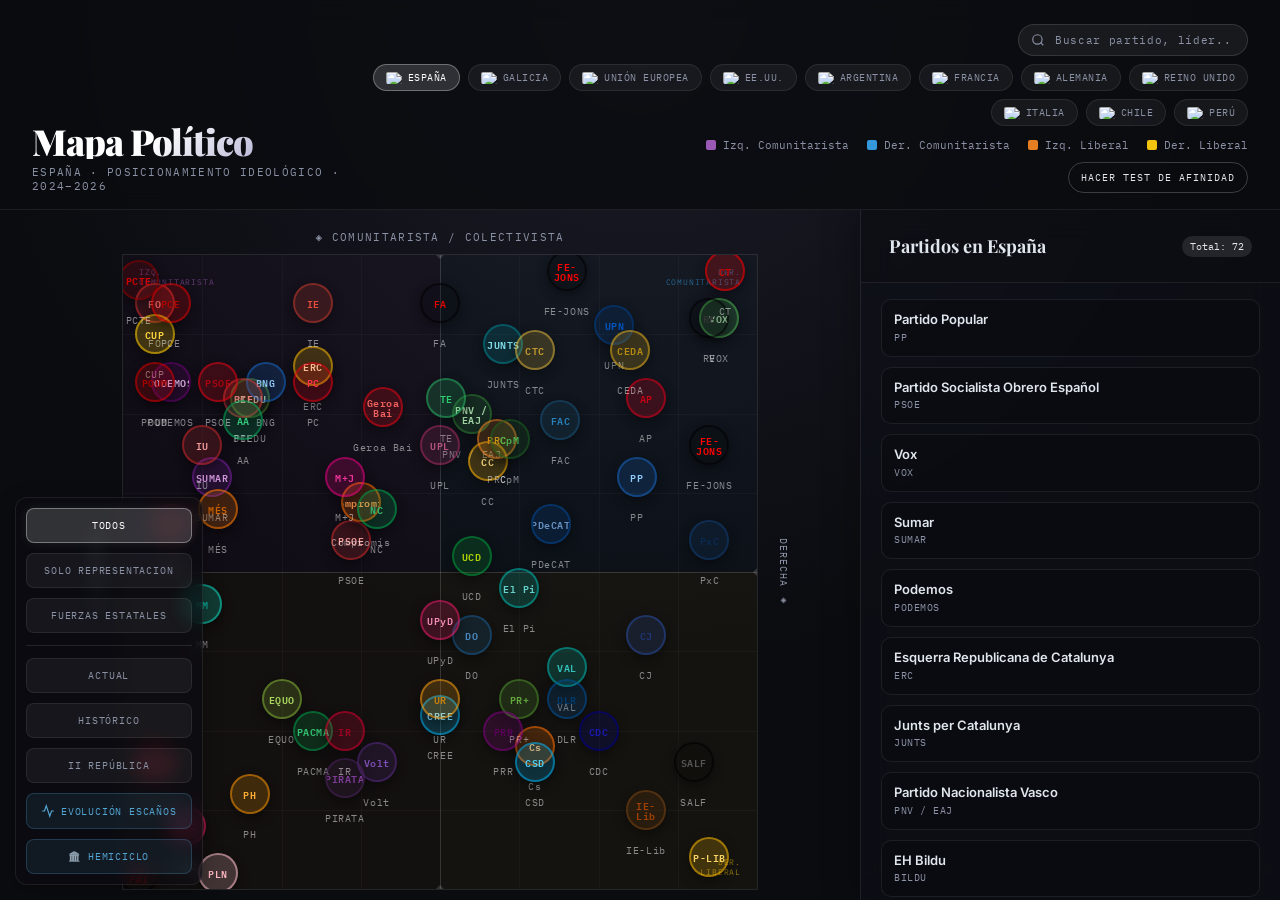
==== index.html @ 2e26eb42 "Add files via upload" ====
<!DOCTYPE html>
<html lang="es">
<head>
  <meta charset="UTF-8" />
  <meta name="viewport" content="width=device-width, initial-scale=1.0" />
  <title>Mapa de política de España</title>
  <link rel="preconnect" href="https://fonts.googleapis.com" />
  <link href="https://fonts.googleapis.com/css2?family=Playfair+Display:wght@700;900&family=IBM+Plex+Mono:wght@400;600&family=IBM+Plex+Sans:wght@300;400;600&family=Inter:wght@300;400;500;600&display=swap" rel="stylesheet" />
  <link rel="stylesheet" href="style.css" />
  <script src="https://cdnjs.cloudflare.com/ajax/libs/html2canvas/1.4.1/html2canvas.min.js"></script>
  <link rel="icon" href="icon.png" type="image/png" />
</head>
<body>

<header>
  <div class="header-title">
    <h1>Mapa Político</h1>
    <p id="headerSubtitle">España · Posicionamiento ideológico · 2024–2026</p>
  </div>
  <div class="header-right">
    <!-- Search Bar -->
    <div class="search-wrap" id="searchWrap">
      <input type="text" id="searchInput" class="search-input" placeholder="Buscar partido, líder..." autocomplete="off" />
      <div class="search-dropdown" id="searchDropdown"></div>
    </div>
    <div class="region-switcher" id="regionSwitcher">
      <div class="region-btn active" data-region="esp" title="España">
        <img src="https://upload.wikimedia.org/wikipedia/commons/thumb/f/ff/Bandera_de_Espa%C3%B1a_%28sin_escudo%29.svg/250px-Bandera_de_Espa%C3%B1a_%28sin_escudo%29.svg.png" alt="España" loading="lazy">
        <span>España</span>
      </div>
      <div class="region-btn" data-region="gal" title="Galicia">
        <img src="https://www.bandeiragalega.com/img/bgalega.png" alt="Galicia" loading="lazy">
        <span>Galicia</span>
      </div>
      <div class="region-btn" data-region="ue" title="Unión Europea">
        <img src="https://upload.wikimedia.org/wikipedia/commons/b/b7/Flag_of_Europe.svg" alt="UE" loading="lazy">
        <span>Unión Europea</span>
      </div>
      <div class="region-btn" data-region="usa" title="EE.UU.">
        <img src="https://upload.wikimedia.org/wikipedia/commons/thumb/a/a4/Flag_of_the_United_States.svg/1280px-Flag_of_the_United_States.svg.png" alt="EEUU" loading="lazy">
        <span>EE.UU.</span>
      </div>
      <div class="region-btn" data-region="arg" title="Argentina">
        <img src="https://upload.wikimedia.org/wikipedia/commons/thumb/1/1a/Flag_of_Argentina.svg/3840px-Flag_of_Argentina.svg.png" alt="Argentina" loading="lazy">
        <span>Argentina</span>
      </div>
      <div class="region-btn" data-region="fra" title="Francia">
        <img src="https://upload.wikimedia.org/wikipedia/en/thumb/c/c3/Flag_of_France.svg/1280px-Flag_of_France.svg.png" alt="Francia" loading="lazy">
        <span>Francia</span>
      </div>
      <div class="region-btn" data-region="ger" title="Alemania">
        <img src="https://upload.wikimedia.org/wikipedia/commons/thumb/2/21/Flag_of_Germany_%283-2%29.svg/1280px-Flag_of_Germany_%283-2%29.svg.png" alt="Alemania" loading="lazy">
        <span>Alemania</span>
      </div>
      <div class="region-btn" data-region="uk" title="Reino Unido">
        <img src="https://upload.wikimedia.org/wikipedia/commons/a/a5/Flag_of_the_United_Kingdom_%281-2%29.svg" alt="Reino Unido" loading="lazy">
        <span>Reino Unido</span>
      </div>
      <div class="region-btn" data-region="ita" title="Italia">
        <img src="https://upload.wikimedia.org/wikipedia/commons/thumb/0/03/Flag_of_Italy.svg/1280px-Flag_of_Italy.svg.png" alt="Italia" loading="lazy">
        <span>Italia</span>
      </div>
      <div class="region-btn" data-region="chi" title="Chile">
        <img src="https://upload.wikimedia.org/wikipedia/commons/thumb/6/62/Flag_of_Chile_%281818%E2%80%931912%29.svg/250px-Flag_of_Chile_%281818%E2%80%931912%29.svg.png" alt="Chile" loading="lazy">
        <span>Chile</span>
      </div>
      <div class="region-btn" data-region="per" title="Perú">
        <img src="https://upload.wikimedia.org/wikipedia/commons/thumb/1/15/Flag_of_Peru_%281825%E2%80%931884%29.svg/960px-Flag_of_Peru_%281825%E2%80%931884%29.svg.png" alt="Perú" loading="lazy">
        <span>Perú</span>
      </div>
    </div>
    <div class="legend">
      <div class="legend-item"><div class="legend-dot" style="background:var(--q-tl-accent)"></div><span>Izq. Com.</span><span class="legend-full">Izq. Comunitarista</span></div>
      <div class="legend-item"><div class="legend-dot" style="background:var(--q-tr-accent)"></div><span>Der. Com.</span><span class="legend-full">Der. Comunitarista</span></div>
      <div class="legend-item"><div class="legend-dot" style="background:var(--q-bl-accent)"></div><span>Izq. Lib.</span><span class="legend-full">Izq. Liberal</span></div>
      <div class="legend-item"><div class="legend-dot" style="background:var(--q-br-accent)"></div><span>Der. Lib.</span><span class="legend-full">Der. Liberal</span></div>
    </div>
    <a class="test-link" href="test.html">Hacer test de afinidad</a>
  </div>
</header>

<main>
  <div class="compass-wrap">
    
    <!-- Toolbar Lateral -->
    <div class="map-toolbar-side" id="filterGroup">
      <button class="side-btn filter-btn" id="btnAll" onclick="setFilter('all')" title="Ver todos" style="display:flex;">
        TODOS
      </button>
      <button class="side-btn filter-btn" id="btnSeats" onclick="setFilter('seats')" title="Solo representación" style="display:flex;">
        SOLO REPRESENTACION
      </button>
      <button class="side-btn filter-btn estatales-btn" id="btnEstatales" onclick="setFilter('estatales')" title="Fuerzas estatales" style="display:flex;">
        FUERZAS ESTATALES
      </button>
      <div class="side-divider"></div>
      <button class="side-btn filter-btn" id="btnActuales" onclick="setFilter('actuales')" title="Partidos Actuales" style="display:flex;">
        ACTUAL
      </button>
      <button class="side-btn filter-btn" id="btnHist" onclick="setFilter('hist')" title="Partidos Históricos" style="display:flex;">
        HISTÓRICO
      </button>
      <button class="side-btn filter-btn" id="btnRep2" onclick="setFilter('rep2')" title="Segunda República" style="display:flex;">
        II REPÚBLICA
      </button>
      <button class="side-btn filter-btn chart-btn" id="btnChart" onclick="openChart()" style="display:none;" title="Ver evolución de escaños">
        <svg width="14" height="14" viewBox="0 0 24 24" fill="none" stroke="currentColor" stroke-width="2"><polyline points="22 12 18 12 15 21 9 3 6 12 2 12"/></svg>
        EVOLUCIÓN ESCAÑOS
      </button>
      <button class="side-btn filter-btn chart-btn" id="btnParliament" onclick="openParliament()" style="display:none;" title="Ver Hemiciclo Parlamentario">
        🏛️ HEMICICLO
      </button>
    </div>

    <div class="axis-label-top">◈ Comunitarista / Colectivista</div>
    <div class="compass-row">
      <div class="axis-label-side left">◈ Izquierda</div>
      <div class="compass" id="compass">
        <div class="compass-inner" id="compassInner">
          <div class="quadrant q-tl"></div>
          <div class="quadrant q-tr"></div>
          <div class="quadrant q-bl"></div>
          <div class="quadrant q-br"></div>
          <div class="q-corner tl">Izq.<br>Comunitarista</div>
          <div class="q-corner tr">Der.<br>Comunitarista</div>
          <div class="q-corner bl">Izq.<br>Liberal</div>
          <div class="q-corner br">Der.<br>Liberal</div>
          <div class="grid-lines" id="gridLines"></div>
          <div class="axis-h"></div>
          <div class="axis-v"></div>
          <svg id="evoTrailSvg" viewBox="0 0 100 100" preserveAspectRatio="none" style="position: absolute; top: 0; left: 0; width: 100%; height: 100%; pointer-events: none; z-index: 4; display: none; overflow: visible;">
            <path id="evoTrailPath" fill="none" stroke-width="0.5" stroke-dasharray="1 1" stroke="currentColor" />
          </svg>
        </div>
      </div>
      <div class="axis-label-side right">Derecha ◈</div>
    </div>
    <div class="axis-label-bottom">◈ Liberal / Individualista</div>
    
  </div>
  
  <!-- Evolution Timeline Slider (shown when a party with history is selected) -->
  <div class="evolution-bar" id="evolutionBar" style="display:none;">
    <div class="evo-header">
      <div class="evo-party-tag" id="evoPartyTag">
        <img class="evo-party-logo" id="evoPartyLogo" src="" alt=""/>
        <span class="evo-party-name" id="evoPartyName"></span>
      </div>
      <span class="evo-label">Evolución ideológica</span>
      <button class="evo-close" id="evoCloseBtn" title="Cerrar">✕</button>
    </div>
    <div class="evo-slider-wrap">
      <span class="evo-year-label" id="evoYearStart"></span>
      <div class="evo-slider-track">
        <input type="range" id="evoSlider" class="evo-slider" min="0" max="1" step="1" value="0"/>
        <div class="evo-track-dots" id="evoTrackDots"></div>
      </div>
      <span class="evo-year-label" id="evoYearEnd"></span>
    </div>
    <div class="evo-current" id="evoCurrent">
      <span class="evo-current-year" id="evoCurrentYear"></span>
      <span class="evo-current-pos" id="evoCurrentPos"></span>
    </div>
  </div>

  <!-- Side Panel -->
  <aside class="side-panel">
    <div class="panel-empty" id="panelEmpty">
      <div class="party-list-header">
        <h3>Partidos en <span id="partyListRegionName">España</span></h3>
        <span class="party-list-total" id="partyListTotal">Total: 0</span>
      </div>
      <div class="party-list-scroll" id="partyListScroll">
        <!-- Se rellena dinámicamente -->
      </div>
    </div>
    <div class="panel-content" id="panelContent">
      <div class="panel-controls">
         <button class="panel-action-btn-text" onclick="openComparator()" title="Comparar con otro partido">⚖️ Comparar</button>
         <button class="panel-action-btn" onclick="deselectAll()" title="Cerrar y volver a la lista" style="margin-left: auto;">✕</button>
      </div>
      <div class="panel-hero">
        <img id="pLeaderImg" src="" alt="" style="display:none;" crossorigin="anonymous" />
      </div>
      <div class="panel-header">
        <div class="panel-logo"><img id="pLogo" src="" alt="" onerror="this.parentElement.classList.add('logo-err')" crossorigin="anonymous" /></div>
        <div class="panel-header-text">
          <div class="panel-acronym" id="pAcronym"></div>
          <div class="panel-name" id="pName"></div>
          <div class="panel-leader" id="pLeaderWrap">
            <span id="pLeader"></span>
          </div>
        </div>
      </div>
      <div class="panel-body">
        <div class="stats-row">
          <div class="stat-box">
            <div class="stat-value" id="pSeats">—</div>
            <div class="stat-label">Escaños</div>
          </div>
          <div class="stat-box">
            <div class="stat-value" id="pFounded">—</div>
            <div class="stat-label">Fundación</div>
          </div>
        </div>
        <div class="position-bar" id="positionBars"></div>
        <div class="ideology-tags" id="ideologyTags"></div>
        <p class="panel-desc" id="pDesc"></p>
        <div class="programa-section">
          <h3>Programa por áreas</h3>
          <div id="programaItems"></div>
        </div>
        <div class="members-section" id="membersSection" style="display:none;">
          <h3>Partidos Miembros</h3>
          <div class="members-list" id="membersList"></div>
        </div>
        <a href="#" id="pWebsite" class="panel-link" target="_blank" rel="noopener">
          <span>↗</span> Sitio oficial
        </a>
      </div>
    </div>
  </aside>
</main>

<!-- Chart Modal -->
<div class="chart-modal" id="chartModal">
  <div class="chart-modal-inner">
    <div class="chart-modal-header">
      <div>
        <h2>Evolución histórica de escaños</h2>
        <p class="chart-subtitle">Fuerzas estatales · Congreso de los Diputados</p>
      </div>
      <button class="chart-close-btn" onclick="closeChart()">✕</button>
    </div>
    <div class="chart-toggles" id="chartToggles"></div>
    <div class="chart-canvas-wrap">
      <canvas id="chartCanvas"></canvas>
    </div>
    <div class="chart-legend" id="chartLegend"></div>
  </div>
</div>

<!-- Parliament Modal -->
<div class="chart-modal" id="parliamentModal">
  <div class="chart-modal-inner" style="max-width: 800px;">
    <div class="chart-modal-header">
      <div>
        <h2>Hemiciclo Parlamentario</h2>
        <p class="chart-subtitle" id="parliamentSubtitle">Reparto de escaños de las fuerzas con representación</p>
      </div>
      <button class="chart-close-btn" onclick="closeParliament()">✕</button>
    </div>
    <div class="chart-canvas-wrap" style="position: relative; height: 320px; display:flex; justify-content:center; align-items:flex-end; padding-bottom: 20px;">
       <svg id="parliamentSvg" width="100%" height="100%" viewBox="-120 -120 240 120" style="overflow:visible;"></svg>
       <div id="parliamentCenterText" style="position:absolute; bottom: 20px; left:50%; transform:translateX(-50%); text-align:center;">
          <div style="font-size:36px; font-weight:bold;" id="parliamentTotalSeats">0</div>
          <div style="font-size:12px; color:var(--muted); text-transform:uppercase;">Escaños</div>
       </div>
    </div>
    <div class="chart-legend" id="parliamentLegend" style="justify-content: center; flex-wrap: wrap;"></div>
  </div>
</div>

<!-- Comparator Modal -->
<div class="chart-modal" id="comparatorModal">
  <div class="chart-modal-inner comparator-modal-inner">
   <div class="chart-modal-header comparator-modal-header">
      <div>
        <h2>Comparador de Partidos</h2>
      </div>
      <div class="comparator-header-controls">
        <div class="comp-search-wrap" id="compSearchWrap">
          <input
            type="text"
            id="compSearchInput"
            class="comp-search-input"
            placeholder="Buscar partido para comparar..."
            autocomplete="off"
          />
          <div class="comp-search-dropdown" id="compSearchDropdown"></div>
        </div>
        <button class="chart-close-btn" onclick="closeComparator()">✕</button>
      </div>
    </div>
   <div class="comparator-body">
     <div class="comparator-affinity-row">
       <div id="compDistanceBadge" class="comp-distance-badge comparator-affinity-badge" style="display:none;"></div>
     </div>
     <div class="comparator-grid">
       <div class="comparator-col comparator-col-left" id="compParty1"></div>
       <div class="comparator-col comparator-col-right">
          <div id="compParty2" style="display:none;"></div>
       </div>
     </div>
    </div>
  </div>
</div>

<script src="script.js"></script>
</body>
</html>
---- style.css ----
@import url('https://fonts.googleapis.com/css2?family=Playfair+Display:ital,wght@0,400;0,600;0,700;1,400&family=IBM+Plex+Mono:wght@400;500;600&family=Inter:wght@300;400;500;600&display=swap');

:root {
  --bg: #0b0c10;
  --bg-panel: rgba(15, 16, 24, 0.65);
  --text: #e0e6ed;
  --muted: #8b92a5;
  --border: rgba(255, 255, 255, 0.08);
  --primary: #64c8ff;

  --q-tl: rgba(142, 68, 173, 0.04);
  --q-tr: rgba(41, 128, 185, 0.04);
  --q-bl: rgba(230, 126, 34, 0.04);
  --q-br: rgba(241, 196, 15, 0.04);

  --q-tl-accent: #9b59b6;
  --q-tr-accent: #3498db;
  --q-bl-accent: #e67e22;
  --q-br-accent: #f1c40f;

  --grid-lines: rgba(255, 255, 255, 0.03);
  --axis-lines: rgba(255, 255, 255, 0.15);
}

* { box-sizing: border-box; margin: 0; padding: 0; }

body {
  background-color: var(--bg);
  background-image: radial-gradient(circle at 50% 0%, #1a1b26 0%, var(--bg) 60%);
  color: var(--text);
  font-family: 'Inter', -apple-system, sans-serif;
  height: 100vh;
  display: flex;
  flex-direction: column;
  overflow: hidden;
}

/* ── HEADER ── */
header {
  padding: 24px 32px 16px;
  display: flex;
  justify-content: space-between;
  align-items: flex-end;
  border-bottom: 1px solid var(--border);
  background: rgba(11, 12, 16, 0.8);
  backdrop-filter: blur(10px);
  z-index: 100;
}

.header-title h1 {
  font-family: 'Playfair Display', serif;
  font-size: clamp(20px, 3vw, 36px);
  font-weight: 900;
  letter-spacing: -0.03em;
  line-height: 1;
  background: linear-gradient(135deg, #fff 40%, #8888bb);
  background-clip: text;
  -webkit-background-clip: text;
  -webkit-text-fill-color: transparent;
}

.header-title p {
  font-family: 'IBM Plex Mono', monospace;
  font-size: 11px;
  color: var(--muted);
  margin-top: 6px;
  letter-spacing: 0.12em;
  text-transform: uppercase;
}

.legend {
  display: flex;
  gap: 18px;
  flex-wrap: wrap;
  justify-content: flex-end;
}

.test-link {
  align-self: flex-end;
  margin-top: 10px;
  text-decoration: none;
  font-family: 'IBM Plex Mono', monospace;
  font-size: 10px;
  letter-spacing: 0.1em;
  text-transform: uppercase;
  color: var(--text);
  border: 1px solid rgba(255,255,255,0.2);
  padding: 8px 12px;
  border-radius: 999px;
  transition: all 0.15s ease;
}

.test-link:hover {
  border-color: rgba(255,255,255,0.5);
  background: rgba(255,255,255,0.08);
}

.legend-item {
  display: flex;
  align-items: center;
  gap: 7px;
  font-size: 11px;
  color: var(--muted);
  font-family: 'IBM Plex Mono', monospace;
}

.legend-full {
  display: inline;
}

.legend-item span:first-of-type {
  display: none;
}

.legend-dot {
  width: 10px; height: 10px;
  border-radius: 2px;
}

/* ── REGION SWITCHER ── */
.header-right {
  display: flex;
  flex-direction: column;
  align-items: flex-end;
}

.region-switcher {
  display: flex;
  gap: 8px;
  margin-bottom: 12px;
  justify-content: flex-end;
  flex-wrap: wrap;
}

.region-btn {
  display: flex;
  align-items: center;
  gap: 6px;
  background: rgba(255,255,255,0.05);
  border: 1px solid var(--border);
  padding: 6px 12px;
  border-radius: 20px;
  cursor: pointer;
  touch-action: manipulation;
  transition: all 0.2s;
  font-family: 'IBM Plex Mono', monospace;
  font-size: 10px;
  color: var(--muted);
  text-transform: uppercase;
  letter-spacing: 0.05em;
}

.region-btn:hover {
  background: rgba(255,255,255,0.1);
  color: #fff;
}

.region-btn.active {
  background: rgba(255,255,255,0.15);
  border-color: rgba(255,255,255,0.3);
  color: #fff;
}

.region-btn img {
  width: 16px;
  height: 12px;
  object-fit: cover;
  border-radius: 2px;
}

/* ── MAIN LAYOUT ── */
main {
  display: flex;
  flex: 1;
  gap: 0;
  overflow: hidden;
}

/* ── COMPASS CONTAINER ── */
.compass-wrap {
  flex: 1;
  padding: 20px 20px 20px 40px;
  display: flex;
  flex-direction: column;
  align-items: center;
  gap: 0;
  position: relative;
}

.map-toolbar-side {
  position: absolute;
  top: auto;
  bottom: 15px;
  left: 15px;
  transform: none;
  display: flex;
  flex-direction: column;
  flex-wrap: nowrap;
  justify-content: flex-start;
  gap: 10px;
  z-index: 20;
  background: rgba(10, 11, 18, 0.6);
  backdrop-filter: blur(8px);
  -webkit-backdrop-filter: blur(8px);
  padding: 10px;
  border-radius: 12px;
  border: 1px solid rgba(255, 255, 255, 0.08);
  box-shadow: 0 4px 20px rgba(0,0,0,0.3);
}

@media (max-width: 768px) {
  .map-toolbar-side {
    bottom: 20px;
    left: 50%;
    transform: translateX(-50%);
    flex-direction: row;
    flex-wrap: wrap;
    justify-content: center;
    width: 90%;
  }
}

.side-btn {
  background: rgba(255, 255, 255, 0.05);
  border: 1px solid rgba(255, 255, 255, 0.08);
  color: var(--muted);
  width: 36px;
  height: 36px;
  border-radius: 8px;
  cursor: pointer;
  display: flex;
  align-items: center;
  justify-content: center;
  transition: all 0.2s ease;
}

.side-btn.filter-btn {
  width: auto;
  height: auto;
  padding: 10px 14px;
  justify-content: center;
  font-family: 'IBM Plex Mono', monospace;
  font-size: 10px;
  letter-spacing: 0.08em;
  text-transform: uppercase;
  white-space: nowrap;
}

.side-btn.filter-btn.active {
  background: rgba(255, 255, 255, 0.16);
  border-color: rgba(255, 255, 255, 0.35);
  color: #fff;
  box-shadow: 0 0 12px rgba(255, 255, 255, 0.08);
}

.side-btn:hover {
  background: rgba(255, 255, 255, 0.12);
  color: #fff;
  border-color: rgba(255, 255, 255, 0.2);
}

.side-btn.active {
  background: rgba(255, 255, 255, 0.16);
  border-color: rgba(255, 255, 255, 0.35);
  color: #fff;
  box-shadow: 0 0 12px rgba(255, 255, 255, 0.08);
}

.side-btn.estatales-btn.active {
  background: rgba(255, 200, 50, 0.18);
  border-color: rgba(255, 200, 50, 0.5);
  color: #FFD700;
  box-shadow: 0 0 14px rgba(255, 200, 50, 0.15);
}

.side-divider {
  width: 100%;
  height: 1px;
  background: rgba(255, 255, 255, 0.1);
  margin: 2px 0;
}

.chart-btn {
  display: inline-flex;
  align-items: center;
  gap: 6px;
  font-family: 'IBM Plex Mono', monospace;
  font-size: 10px;
  letter-spacing: 0.06em;
  text-transform: uppercase;
  background: rgba(100,200,255,0.08);
  border: 1px solid rgba(100,200,255,0.2);
  color: rgba(100,200,255,0.8);
  border-radius: 8px; /* match side-btn */
  cursor: pointer;
  transition: all 0.2s ease;
  white-space: nowrap;
}

.chart-btn:hover {
  background: rgba(100,200,255,0.18);
  color: rgb(160,230,255);
  border-color: rgba(100,200,255,0.4);
  box-shadow: 0 0 14px rgba(100,200,255,0.15);
}

.chart-btn-container {
  display: none; /* removed since button moved to sidebar */
}

.zoom-controls {
  display: flex;
  align-items: center;
  gap: 3px;
  background: rgba(255,255,255,0.04);
  border: 1px solid rgba(255,255,255,0.08);
  border-radius: 999px;
  padding: 3px 10px 3px 4px;
}

.zoom-btn {
  background: transparent;
  border: none;
  color: var(--muted);
  width: 26px;
  height: 26px;
  border-radius: 50%;
  cursor: pointer;
  transition: all 0.15s;
  display: flex;
  align-items: center;
  justify-content: center;
}

.zoom-btn:hover {
  background: rgba(255,255,255,0.12);
  color: #fff;
}

.zoom-reset {
  margin-left: 2px;
}

.zoom-hint {
  font-family: 'IBM Plex Mono', monospace;
  font-size: 8px;
  color: var(--muted);
  letter-spacing: 0.04em;
  opacity: 0.5;
  margin-left: 4px;
  white-space: nowrap;
}

.axis-label-top {
  font-family: 'IBM Plex Mono', monospace;
  font-size: 11px;
  letter-spacing: 0.12em;
  text-transform: uppercase;
  color: var(--muted);
  margin-bottom: 10px;
}

.compass-row {
  display: flex;
  align-items: center;
  width: 100%;
  max-width: 700px;
}

.axis-label-side {
  font-family: 'IBM Plex Mono', monospace;
  font-size: 10px;
  letter-spacing: 0.1em;
  text-transform: uppercase;
  color: var(--muted);
  writing-mode: vertical-rl;
  width: 22px;
  text-align: center;
}

.axis-label-side.left  { transform: rotate(180deg); margin-right: 10px; }
.axis-label-side.right { margin-left: 10px; }

/* ── COMPASS GRID ── */
.compass {
  position: relative;
  flex: 1;
  aspect-ratio: 1 / 1;
  max-width: 660px;
  max-height: 660px;
  border: 1px solid rgba(255,255,255,0.10);
  overflow: hidden;
  cursor: default;
  user-select: none;
}

/* Inner layer: everything that zooms/pans */
.compass-inner {
  position: absolute;
  inset: 0;
  transform-origin: 0 0;
  will-change: transform;
}

/* quadrants */
.quadrant {
  position: absolute;
  width: 50%; height: 50%;
  display: flex;
  align-items: center;
  justify-content: center;
}
.q-tl { top: 0; left: 0;  background: var(--q-tl); }
.q-tr { top: 0; right: 0; background: var(--q-tr); }
.q-bl { bottom: 0; left: 0;  background: var(--q-bl); }
.q-br { bottom: 0; right: 0; background: var(--q-br); }

.quadrant-label {
  font-family: 'IBM Plex Mono', monospace;
  font-size: 9px;
  letter-spacing: 0.12em;
  text-transform: uppercase;
  opacity: 0.25;
  text-align: center;
  padding: 6px;
  pointer-events: none;
  user-select: none;
}

/* grid lines */
.grid-lines {
  position: absolute;
  inset: 0;
  pointer-events: none;
}

.grid-line-h, .grid-line-v {
  position: absolute;
  background: var(--grid-lines);
}

.grid-line-h { width: 100%; height: 1px; left: 0; }
.grid-line-v { height: 100%; width: 1px; top: 0; }

/* main axes */
.axis-h, .axis-v {
  position: absolute;
  background: var(--axis-lines);
  pointer-events: none;
  z-index: 2;
}

.axis-h { width: 100%; height: 1px; top: 50%; left: 0; }
.axis-v { height: 100%; width: 1px; left: 50%; top: 0; }

/* axis arrow tips */
.axis-h::before, .axis-h::after,
.axis-v::before, .axis-v::after {
  content: '';
  position: absolute;
  border: 4px solid transparent;
}
.axis-h::before  { border-right-color: var(--axis-lines); right: 0; top: -4px; }
.axis-h::after   { border-left-color: var(--axis-lines);  left: 0; top: -4px; }
.axis-v::before  { border-bottom-color: var(--axis-lines); bottom: 0; left: -4px; }
.axis-v::after   { border-top-color: var(--axis-lines);    top: 0; left: -4px; }

/* party pins */
.party-pin {
  position: absolute;
  transform: translate(-50%, -50%);
  cursor: pointer;
  z-index: 10;
  transition: all 0.4s cubic-bezier(0.175, 0.885, 0.32, 1.275);
}

.party-pin:hover {
  z-index: 20;
  transform: translate(-50%, -50%) scale(1.15);
}

.party-pin.active {
  z-index: 30;
  transform: translate(-50%, -50%) scale(1.25);
}

.pin-bubble {
  width: 40px; height: 40px;
  border-radius: 50%;
  background: #111;
  border: 2px solid #fff;
  display: flex; align-items: center; justify-content: center;
  box-shadow: 0 4px 12px rgba(0,0,0,0.4);
  overflow: hidden;
  position: relative;
  transition: box-shadow 0.3s ease, border-color 0.3s ease;
}

.party-pin:hover .pin-bubble {
  box-shadow: 0 6px 16px rgba(0,0,0,0.6);
}

.party-pin.active .pin-bubble {
  box-shadow: 0 0 15px currentColor, 0 8px 24px rgba(0,0,0,0.8);
  border-color: #fff !important;
}

.pin-bubble img {
  width: 32px; height: 32px;
  object-fit: contain;
}

.pin-acronym {
  font-family: 'IBM Plex Mono', monospace;
  font-size: 10px;
  font-weight: 600;
  letter-spacing: 0.05em;
  color: #fff;
  text-align: center;
  line-height: 1;
  display: none;
}

.pin-bubble.no-logo .pin-acronym { display: block; }
.pin-bubble.no-logo img { display: none; }

.pin-label {
  position: absolute;
  top: 54px;
  left: 50%;
  transform: translateX(-50%);
  font-family: 'IBM Plex Mono', monospace;
  font-size: 10px;
  letter-spacing: 0.06em;
  color: rgba(255,255,255,0.5);
  white-space: nowrap;
  pointer-events: none;
}

.party-pin:hover .pin-label,
.party-pin.active .pin-label {
  color: rgba(255,255,255,0.9);
}

/* ── SIDE PANEL ── */
.side-panel {
  width: 420px;
  background: var(--bg-panel);
  backdrop-filter: blur(16px);
  -webkit-backdrop-filter: blur(16px);
  border-left: 1px solid var(--border);
  display: flex;
  flex-direction: column;
  flex-shrink: 0;
  position: relative;
  box-shadow: -10px 0 30px rgba(0,0,0,0.2);
}

.panel-empty {
  flex: 1;
  display: flex;
  flex-direction: column;
  align-items: stretch;
  justify-content: flex-start;
  padding: 0;
  overflow: hidden;
}

.party-list-header {
  display: flex;
  justify-content: space-between;
  align-items: center;
  padding: 24px 28px;
  border-bottom: 1px solid var(--border);
  background: rgba(0,0,0,0.1);
}

.party-list-header h3 {
  font-family: 'Playfair Display', serif;
  font-size: 18px;
  margin: 0;
}

.party-list-total {
  font-family: 'IBM Plex Mono', monospace;
  font-size: 10px;
  background: rgba(255,255,255,0.1);
  padding: 4px 8px;
  border-radius: 12px;
  color: var(--text);
}

.party-list-scroll {
  flex: 1;
  overflow-y: auto;
  padding: 16px 20px;
  display: flex;
  flex-direction: column;
  gap: 10px;
}

.party-list-item {
  display: flex;
  align-items: center;
  gap: 14px;
  padding: 12px;
  background: rgba(0,0,0,0.2);
  border: 1px solid var(--border);
  border-radius: 10px;
  cursor: pointer;
  transition: all 0.2s ease;
}

.party-list-item:hover {
  background: rgba(255,255,255,0.05);
  border-color: rgba(255,255,255,0.25);
  transform: translateY(-1px);
}

.party-list-item img {
  width: 36px;
  height: 36px;
  object-fit: contain;
  border-radius: 4px;
  background: rgba(255,255,255,0.02);
  padding: 2px;
}

.party-list-item-info {
  display: flex;
  flex-direction: column;
  gap: 3px;
}

.party-list-item-name {
  font-size: 13px;
  font-weight: 600;
  line-height: 1.2;
}

.party-list-item-acronym {
  font-family: 'IBM Plex Mono', monospace;
  font-size: 10px;
  color: var(--muted);
  text-transform: uppercase;
  letter-spacing: 0.05em;
}

.panel-controls {
  position: absolute;
  top: 16px;
  right: 16px;
  left: 16px;
  display: flex;
  gap: 8px;
  z-index: 10;
  justify-content: flex-start;
}

.panel-action-btn-text {
  background: rgba(0,0,0,0.6);
  border: 1px solid rgba(255,255,255,0.2);
  color: #fff;
  border-radius: 20px;
  padding: 6px 12px;
  display: flex;
  align-items: center;
  gap: 6px;
  cursor: pointer;
  transition: all 0.2s;
  font-family: 'IBM Plex Mono', monospace;
  font-size: 10px;
  text-transform: uppercase;
  letter-spacing: 0.05em;
  backdrop-filter: blur(4px);
  -webkit-backdrop-filter: blur(4px);
}

.panel-action-btn-text:hover {
  background: rgba(255,255,255,0.15);
  border-color: rgba(255,255,255,0.4);
}

.panel-action-btn {
  width: 32px;
  height: 32px;
  background: rgba(0,0,0,0.5);
  border: 1px solid rgba(255,255,255,0.2);
  color: #fff;
  border-radius: 50%;
  display: flex;
  align-items: center;
  justify-content: center;
  cursor: pointer;
  transition: all 0.2s;
  font-size: 13px;
}

.panel-action-btn:hover {
  background: rgba(255,255,255,0.1);
  transform: scale(1.1);
}

.panel-content {
  display: none;
  flex-direction: column;
  flex: 1;
  min-height: 0;
  height: 100%;
  overflow-y: auto;
}

.panel-content.visible { display: flex; }

.panel-header {
  padding: 28px 28px 20px;
  border-bottom: 1px solid var(--border);
  display: flex;
  gap: 16px;
  align-items: flex-start;
}

.panel-logo {
  width: 56px; height: 56px;
  border-radius: 12px;
  background: #1a1a28;
  border: 1px solid var(--border);
  display: flex; align-items: center; justify-content: center;
  flex-shrink: 0;
  overflow: hidden;
}

.panel-logo img { width: 44px; height: 44px; object-fit: contain; }

.panel-header-text { flex: 1; }

.panel-hero {
  width: 100%;
  height: 560px;
  flex-shrink: 0;
  overflow: hidden;
  border-bottom: 1px solid var(--border);
}

.panel-hero img {
  width: 100%;
  height: 100%;
  object-fit: cover;
  object-position: center 25%;
  display: block;
}

.panel-acronym {
  font-family: 'IBM Plex Mono', monospace;
  font-size: 10px;
  color: var(--muted);
  letter-spacing: 0.14em;
  text-transform: uppercase;
  margin-bottom: 4px;
}

.panel-name {
  font-family: 'Playfair Display', serif;
  font-size: 22px;
  font-weight: 700;
  line-height: 1.2;
}

.panel-leader {
  font-size: 13px;
  color: var(--muted);
  margin-top: 8px;
}



.panel-body {
  flex: 1;
  padding: 20px 28px;
  display: flex;
  flex-direction: column;
  gap: 20px;
}

.evo-btn-container {
  width: 100%;
}

.panel-evo-btn {
  width: 100%;
  display: flex;
  align-items: center;
  justify-content: center;
  gap: 8px;
  background: rgba(100, 200, 255, 0.08);
  border: 1px solid rgba(100, 200, 255, 0.2);
  color: rgba(100, 200, 255, 0.9);
  padding: 12px;
  border-radius: 8px;
  font-family: 'IBM Plex Mono', monospace;
  font-size: 11px;
  letter-spacing: 0.1em;
  text-transform: uppercase;
  cursor: pointer;
  transition: all 0.2s ease;
}

.panel-evo-btn:hover {
  background: rgba(100, 200, 255, 0.15);
  border-color: rgba(100, 200, 255, 0.4);
  box-shadow: 0 0 15px rgba(100, 200, 255, 0.1);
}

.panel-desc {
  font-size: 13px;
  line-height: 1.7;
  color: rgba(255,255,255,0.85);
}

/* position indicator */
.position-bar {
  display: flex;
  flex-direction: column;
  gap: 8px;
}

.pos-row {
  display: flex;
  align-items: center;
  gap: 10px;
}

.pos-label {
  font-family: 'IBM Plex Mono', monospace;
  font-size: 10px;
  letter-spacing: 0.1em;
  color: var(--muted);
  text-transform: uppercase;
  width: 100px;
  flex-shrink: 0;
}

.pos-track {
  flex: 1;
  height: 4px;
  background: rgba(255,255,255,0.08);
  border-radius: 2px;
  position: relative;
}

.pos-fill {
  height: 100%;
  border-radius: 2px;
  position: absolute;
}

.pos-dot {
  width: 12px; height: 12px;
  border-radius: 50%;
  border: 2px solid #fff;
  position: absolute;
  top: -4px;
  transform: translateX(-50%);
  background: var(--bg-panel);
}

/* ideology tags */
.ideology-tags {
  display: flex;
  flex-wrap: wrap;
  gap: 8px;
}

.tag {
  font-family: 'IBM Plex Mono', monospace;
  font-size: 10px;
  font-weight: 600;
  letter-spacing: 0.08em;
  padding: 6px 12px;
  border-radius: 6px;
  border: 1px solid rgba(255, 255, 255, 0.1);
  background: rgba(255, 255, 255, 0.03);
  color: var(--text);
  text-transform: uppercase;
  transition: all 0.2s ease;
  white-space: nowrap;
}

.tag:hover {
  background: rgba(255, 255, 255, 0.08);
  border-color: rgba(255, 255, 255, 0.2);
}

/* programa accordion */
.programa-section h3 {
  font-family: 'IBM Plex Mono', monospace;
  font-size: 10px;
  letter-spacing: 0.14em;
  text-transform: uppercase;
  color: var(--muted);
  margin-bottom: 12px;
}

.prog-item {
  border: 1px solid rgba(255, 255, 255, 0.05);
  background: rgba(0, 0, 0, 0.2);
  border-radius: 6px;
  margin-bottom: 8px;
  overflow: hidden;
}

.prog-header {
  padding: 12px 14px;
  cursor: pointer;
  display: flex;
  justify-content: space-between;
  align-items: center;
  font-family: 'IBM Plex Mono', monospace;
  font-size: 11px;
  letter-spacing: 0.08em;
  text-transform: uppercase;
  color: rgba(255,255,255,0.8);
  transition: background 0.15s;
}

.prog-header:hover { background: rgba(255,255,255,0.03); }

.prog-header .chevron {
  transition: transform 0.2s;
  font-size: 12px;
  opacity: 0.4;
}

.prog-item.open .chevron { transform: rotate(90deg); }

.prog-body {
  max-height: 0;
  overflow: hidden;
  transition: max-height 0.25s ease;
}

.prog-item.open .prog-body { max-height: 200px; }

.prog-body p {
  padding: 12px 14px;
  font-size: 13px;
  line-height: 1.65;
  color: rgba(255,255,255,0.65);
  border-top: 1px solid rgba(255, 255, 255, 0.03);
}

/* stats bar */
.stats-row {
  display: flex;
  gap: 1px;
}

.stat-box {
  flex: 1;
  background: rgba(255,255,255,0.03);
  border: 1px solid var(--border);
  padding: 16px 10px;
  text-align: center;
}

.stat-box:first-child { border-radius: 6px 0 0 6px; }
.stat-box:last-child  { border-radius: 0 6px 6px 0; }

.stat-value {
  font-family: 'Playfair Display', serif;
  font-size: 26px;
  font-weight: 700;
  line-height: 1;
}

.stat-label {
  font-family: 'IBM Plex Mono', monospace;
  font-size: 9px;
  letter-spacing: 0.1em;
  text-transform: uppercase;
  color: var(--muted);
  margin-top: 6px;
}

.panel-link {
  display: inline-flex;
  align-items: center;
  gap: 6px;
  font-family: 'IBM Plex Mono', monospace;
  font-size: 10px;
  letter-spacing: 0.08em;
  text-transform: uppercase;
  color: var(--muted);
  text-decoration: none;
  border: 1px solid var(--border);
  padding: 8px 14px;
  border-radius: 4px;
  transition: border-color 0.15s, color 0.15s;
  align-self: flex-start;
}

.panel-link:hover {
  border-color: rgba(255,255,255,0.25);
  color: #fff;
}

/* Members list */
.members-section {
  margin-top: 10px;
  padding-top: 20px;
  border-top: 1px solid var(--border);
}

.members-section h3 {
  font-size: 10px;
  font-family: 'IBM Plex Mono', monospace;
  text-transform: uppercase;
  letter-spacing: 0.1em;
  color: var(--muted);
  margin-bottom: 12px;
}

.members-list {
  display: flex;
  flex-wrap: wrap;
  gap: 10px;
}

.member-badge {
  display: flex;
  align-items: center;
  gap: 6px;
  padding: 4px 8px 4px 4px;
  background: rgba(255, 255, 255, 0.05);
  border: 1px solid var(--border);
  border-radius: 20px;
  cursor: pointer;
  transition: all 0.2s ease;
}

.member-badge:hover {
  background: rgba(255, 255, 255, 0.1);
  transform: translateY(-2px);
}

.member-badge img {
  width: 18px;
  height: 18px;
  border-radius: 50%;
  object-fit: cover;
  background: #111;
}

.member-badge span {
  font-size: 11px;
  font-weight: 600;
  letter-spacing: 0.05em;
}

/* axis bottom labels */
.axis-label-bottom {
  font-family: 'IBM Plex Mono', monospace;
  font-size: 11px;
  letter-spacing: 0.12em;
  text-transform: uppercase;
  color: var(--muted);
  margin-top: 10px;
}

/* quadrant corner labels */
.q-corner {
  position: absolute;
  font-family: 'IBM Plex Mono', monospace;
  font-size: 8px;
  letter-spacing: 0.1em;
  text-transform: uppercase;
  padding: 6px 8px;
  pointer-events: none;
  z-index: 3;
}

.q-corner.tl { top: 6px; left: 8px;  color: var(--q-tl-accent); opacity: 0.6; }
.q-corner.tr { top: 6px; right: 8px; color: var(--q-tr-accent); opacity: 0.6; text-align: right; }
.q-corner.bl { bottom: 6px; left: 8px;  color: var(--q-bl-accent); opacity: 0.6; }
.q-corner.br { bottom: 6px; right: 8px; color: var(--q-br-accent); opacity: 0.6; text-align: right; }

/* scrollbar */
::-webkit-scrollbar { width: 4px; }
::-webkit-scrollbar-track { background: transparent; }
::-webkit-scrollbar-thumb { background: rgba(255,255,255,0.1); border-radius: 2px; }

/* responsive */
/* Tablets (768px to 1024px) */
@media (max-width: 1024px) {
  header { padding: 20px 24px; }
  .region-btn { padding: 5px 10px; font-size: 9px; }
  .region-btn img { width: 14px; height: 10px; }
  .search-input { width: 180px; }
  .search-input:focus { width: 220px; }
  .legend { gap: 12px; }
  .legend-item { font-size: 10px; }
  .side-panel { width: 380px; }
}

/* Small tablets and large phones (768px) */
@media (max-width: 900px) {
  main { flex-direction: column; }
  .side-panel { width: 100%; border-left: none; border-top: 1px solid var(--border); min-height: 320px; }
  header { 
    padding: 16px 20px; 
    flex-direction: column;
    align-items: flex-start;
    gap: 12px;
  }
  .header-right {
    width: 100%;
    align-items: stretch;
    flex-direction: column;
  }
  .search-wrap {
    width: 100%;
    margin-bottom: 10px;
  }
  .search-input {
    width: 100%;
  }
  .search-input:focus {
    width: 100%;
  }
  .region-switcher {
    width: 100%;
    justify-content: flex-start;
    gap: 8px;
    flex-wrap: wrap;
  }
  .legend {
    width: 100%;
    justify-content: flex-start;
    gap: 12px;
  }
  .compass-wrap { padding: 16px; }
  .map-toolbar-side {
    flex-direction: row;
    bottom: auto;
    top: 8px;
    left: 8px;
    flex-wrap: wrap;
    gap: 6px;
    max-width: 100%;
  }
  .side-btn.filter-btn {
    padding: 8px 10px;
    font-size: 9px;
  }
  .compass-row {
    max-width: 100%;
  }
  .compass {
    max-width: 100%;
    max-height: 400px;
  }
  .axis-label-side {
    width: 18px;
    font-size: 9px;
  }
  .axis-label-side.left { margin-right: 6px; }
  .axis-label-side.right { margin-left: 6px; }
  .axis-label-top, .axis-label-bottom {
    font-size: 10px;
    margin: 6px 0;
  }
  .party-pin .pin-bubble {
    width: 36px;
    height: 36px;
  }
  .party-pin .pin-bubble img {
    width: 28px;
    height: 28px;
  }
  .pin-label {
    font-size: 9px;
    top: 50px;
  }
  .pin-acronym {
    font-size: 9px;
  }
}

/* Phones (640px) */
@media (max-width: 768px) {
  body { 
    height: auto; 
    overflow-y: auto; 
    overflow-x: hidden;
  }
  
  header {
    padding: 16px 16px 12px;
    flex-direction: column;
    align-items: flex-start;
    gap: 12px;
    position: sticky;
    top: 0;
  }

  .header-title h1 {
    font-size: 22px;
  }

  .header-right {
    width: 100%;
    align-items: stretch;
    gap: 12px;
  }

  .search-wrap {
    width: 100%;
    margin-bottom: 0;
  }

  .search-input {
    width: 100%;
    font-size: 12px;
    padding: 10px 14px 10px 38px;
  }

  .search-input:focus {
    width: 100%;
  }

  .search-dropdown {
    width: 100%;
    right: 0;
    left: 0;
  }

  .region-switcher {
    width: 100%;
    justify-content: flex-start;
    gap: 6px;
    overflow-x: auto;
    padding-bottom: 4px;
    -webkit-overflow-scrolling: touch;
    flex-wrap: nowrap;
  }

  .region-btn {
    flex-shrink: 0;
    padding: 6px 10px;
    font-size: 9px;
  }

  .region-btn span {
    display: block;
  }

  .legend {
    width: 100%;
    justify-content: space-between;
    gap: 8px;
  }

  .legend-item {
    font-size: 9px;
  }

  .legend-full {
    display: none;
  }

  .legend-item span:first-of-type {
    display: inline;
  }

  main {
    flex-direction: column;
    height: auto;
    overflow: visible;
  }

  .compass-wrap {
    padding: 12px;
    min-height: 400px;
    position: relative;
    z-index: 1;
  }

  .compass-row {
    max-width: 100%;
  }

  .compass {
    max-width: 100%;
    height: calc(100vw - 40px);
    max-height: 400px;
    border-radius: 12px;
  }

  .map-toolbar-side {
    position: relative;
    bottom: auto;
    left: auto;
    transform: none;
    width: 100%;
    flex-direction: row;
    flex-wrap: wrap;
    justify-content: center;
    margin-bottom: 16px;
    background: transparent;
    border: none;
    backdrop-filter: none;
    padding: 0;
    box-shadow: none;
  }

  .side-btn.filter-btn {
    flex: 1;
    min-width: 80px;
    padding: 8px 4px;
    font-size: 8px;
    text-align: center;
    justify-content: center;
  }

  .side-panel {
    width: 100%;
    border-left: none;
    border-top: 1px solid var(--border);
    background: var(--bg);
    box-shadow: 0 -10px 30px rgba(0,0,0,0.4);
    min-height: 100vh;
  }

  .panel-empty {
    padding: 60px 20px;
  }

  .panel-header {
    padding: 24px 20px;
  }

  .panel-name {
    font-size: 24px;
  }

  .panel-hero {
    height: 350px;
  }

  .stats-row {
    flex-direction: row;
  }

  .stat-box {
    padding: 12px 4px;
  }

  .stat-value {
    font-size: 20px;
  }

  .zoom-controls {
    display: none; /* Hide zoom buttons on mobile, use pinch */
  }

  .axis-label-top, .axis-label-bottom {
    font-size: 9px;
  }

  .axis-label-side {
    font-size: 8px;
  }
}

@media (max-width: 480px) {
  .header-title h1 {
    font-size: 20px;
  }

  .panel-hero {
    height: 280px;
  }

  .stats-row {
    flex-direction: column;
    gap: 8px;
  }

  .stat-box {
    border-radius: 8px !important;
  }
}

/* ── SEARCH BAR ── */

/* ── SEARCH BAR ── */
.search-wrap {
  position: relative;
  margin-bottom: 8px;
  align-self: flex-end;
}

.search-input {
  font-family: 'IBM Plex Mono', monospace;
  font-size: 11px;
  letter-spacing: 0.06em;
  background: rgba(255,255,255,0.06);
  border: 1px solid rgba(255,255,255,0.12);
  color: #fff;
  padding: 8px 14px 8px 36px;
  border-radius: 999px;
  width: 230px;
  outline: none;
  transition: all 0.2s ease;
  background-image: url("data:image/svg+xml,%3Csvg xmlns='http://www.w3.org/2000/svg' width='14' height='14' fill='none' stroke='%238b92a5' stroke-width='2' viewBox='0 0 24 24'%3E%3Ccircle cx='11' cy='11' r='8'/%3E%3Cpath d='m21 21-4.35-4.35'/%3E%3C/svg%3E");
  background-repeat: no-repeat;
  background-position: 12px center;
}

.search-input::placeholder { color: var(--muted); }

.search-input:focus {
  border-color: rgba(255,255,255,0.28);
  background-color: rgba(255,255,255,0.1);
  box-shadow: 0 0 0 3px rgba(255,255,255,0.05);
  width: 280px;
}

.search-dropdown {
  position: absolute;
  top: calc(100% + 6px);
  left: 0;
  right: 0;
  background: #12131e;
  border: 1px solid rgba(255,255,255,0.14);
  border-radius: 12px;
  overflow: hidden;
  z-index: 200;
  box-shadow: 0 8px 32px rgba(0,0,0,0.6);
  display: none;
}

.search-dropdown.open {
  display: block;
}

.search-result {
  display: flex;
  align-items: center;
  gap: 10px;
  padding: 10px 14px;
  cursor: pointer;
  transition: background 0.15s;
  border-bottom: 1px solid rgba(255,255,255,0.05);
}

.search-result:last-child { border-bottom: none; }

.search-result:hover {
  background: rgba(255,255,255,0.07);
}

.search-result-logo {
  width: 30px; height: 30px;
  border-radius: 50%;
  background: #1a1a2e;
  border: 1px solid rgba(255,255,255,0.1);
  object-fit: contain;
  flex-shrink: 0;
}

.search-result-info {
  flex: 1;
  min-width: 0;
}

.search-result-name {
  font-size: 12px;
  font-weight: 600;
  color: #fff;
  white-space: nowrap;
  overflow: hidden;
  text-overflow: ellipsis;
}

.search-result-leader {
  font-family: 'IBM Plex Mono', monospace;
  font-size: 10px;
  color: var(--muted);
  margin-top: 2px;
}

.search-no-results {
  padding: 14px;
  font-family: 'IBM Plex Mono', monospace;
  font-size: 10px;
  color: var(--muted);
  text-align: center;
  letter-spacing: 0.06em;
}

/* ── CHART MODAL ── */
.chart-modal {
  display: none;
  position: fixed;
  inset: 0;
  background: rgba(0,0,0,0.8);
  backdrop-filter: blur(8px);
  z-index: 999;
  align-items: center;
  justify-content: center;
  padding: 24px;
}

.chart-modal.open {
  display: flex;
}

.chart-modal-inner {
  background: #0f1018;
  border: 1px solid rgba(255,255,255,0.12);
  border-radius: 16px;
  padding: 32px;
  max-width: 940px;
  width: 100%;
  box-shadow: 0 24px 80px rgba(0,0,0,0.8);
}

.chart-modal-header {
  display: flex;
  justify-content: space-between;
  align-items: flex-start;
  margin-bottom: 28px;
}

.chart-modal-header h2 {
  font-family: 'Playfair Display', serif;
  font-size: 24px;
  font-weight: 700;
}

.chart-subtitle {
  font-family: 'IBM Plex Mono', monospace;
  font-size: 10px;
  color: var(--muted);
  letter-spacing: 0.1em;
  text-transform: uppercase;
  margin-top: 4px;
}

.chart-close-btn {
  background: rgba(255,255,255,0.08);
  border: 1px solid rgba(255,255,255,0.1);
  color: var(--muted);
  width: 32px; height: 32px;
  border-radius: 50%;
  cursor: pointer;
  font-size: 14px;
  display: flex;
  align-items: center;
  justify-content: center;
  transition: all 0.15s;
  flex-shrink: 0;
}

.chart-close-btn:hover {
  background: rgba(255,255,255,0.15);
  color: #fff;
}

.chart-canvas-wrap {
  width: 100%;
}

.chart-canvas-wrap canvas {
  width: 100%;
  height: auto;
  display: block;
}

.chart-legend {
  display: flex;
  flex-wrap: wrap;
  gap: 12px;
  margin-top: 20px;
  justify-content: center;
}

.chart-legend-item {
  display: flex;
  align-items: center;
  gap: 5px;
  font-family: 'IBM Plex Mono', monospace;
  font-size: 10px;
  color: var(--muted);
  letter-spacing: 0.04em;
}

.chart-legend-logo {
  width: 10px;
  height: 10px;
  object-fit: contain;
  flex-shrink: 0;
}

.chart-legend-dot {
  width: 10px; height: 3px;
  border-radius: 2px;
  flex-shrink: 0;
}

/* Party toggles */
.chart-toggles {
  display: flex;
  flex-wrap: wrap;
  gap: 6px;
  margin-bottom: 16px;
}

.chart-toggle-btn {
  font-family: 'IBM Plex Mono', monospace;
  font-size: 10px;
  letter-spacing: 0.05em;
  padding: 4px 8px;
  border-radius: 999px;
  border: 1px solid;
  cursor: pointer;
  transition: all 0.15s ease;
  opacity: 0.4;
  display: inline-flex;
  align-items: center;
  gap: 5px;
}

.chart-toggle-logo {
  width: 10px;
  height: 10px;
  object-fit: contain;
  flex-shrink: 0;
}

.chart-toggle-btn.on {
  opacity: 1;
}

/* Chart tooltip */
.chart-tooltip {
  position: absolute;
  background: rgba(10,11,18,0.95);
  border: 1px solid rgba(255,255,255,0.15);
  border-radius: 10px;
  padding: 10px 14px;
  pointer-events: none;
  font-family: 'IBM Plex Mono', monospace;
  font-size: 11px;
  z-index: 100;
  min-width: 140px;
  box-shadow: 0 8px 24px rgba(0,0,0,0.5);
}

.chart-tooltip-title {
  font-size: 12px;
  font-weight: 600;
  color: #fff;
  margin-bottom: 6px;
  letter-spacing: 0.06em;
}

.chart-tooltip-president {
  font-size: 10px;
  color: var(--muted);
  margin-bottom: 10px;
  padding-bottom: 6px;
  border-bottom: 1px solid rgba(255, 255, 255, 0.1);
  display: flex;
  align-items: center;
  gap: 6px;
}

.pres-name {
  font-weight: 600;
  color: rgba(255, 255, 255, 0.85);
}

.pres-logo {
  width: 14px;
  height: 14px;
  object-fit: contain;
  flex-shrink: 0;
  background: rgba(255,255,255,0.1);
  border-radius: 2px;
  padding: 1px;
}

.chart-tooltip-row {
  display: flex;
  align-items: center;
  gap: 5px;
  margin-bottom: 4px;
}

.chart-tooltip-namewrap {
  display: flex;
  align-items: center;
  gap: 5px;
  min-width: 0;
}

.chart-tooltip-dot {
  width: 8px; height: 8px;
  border-radius: 50%;
  flex-shrink: 0;
}

.chart-tooltip-logo {
  width: 10px;
  height: 10px;
  object-fit: contain;
  flex-shrink: 0;
}

.chart-tooltip-label {
  flex: 1;
  color: rgba(255,255,255,0.6);
}

.chart-tooltip-value {
  font-weight: 600;
  color: #fff;
}

.chart-canvas-wrap {
  position: relative;
}

.comp-distance-badge {
  font-family: 'IBM Plex Mono', monospace;
  font-size: 10px;
  letter-spacing: 0.08em;
  text-transform: uppercase;
  color: var(--muted);
  padding: 8px 12px;
  border: 1px solid var(--border);
  border-radius: 8px;
  background: rgba(255,255,255,0.04);
  margin-bottom: 16px;
}

.comparator-modal-inner {
  max-width: 1000px;
  padding: 0;
}

.comparator-modal-header {
  padding: 24px;
  align-items: center;
}

.comparator-header-controls {
  display: flex;
  align-items: center;
  gap: 12px;
}

.comparator-body {
  display: flex;
  flex-direction: column;
  border-top: 1px solid var(--border);
  height: 70vh;
  overflow: hidden;
}

.comparator-affinity-row {
  display: flex;
  justify-content: center;
  align-items: center;
  padding: 12px 24px 8px;
  border-bottom: 1px solid rgba(255,255,255,0.06);
}

.comparator-affinity-badge {
  margin: 0;
  min-width: 220px;
  text-align: center;
}

.comparator-grid {
  display: flex;
  flex: 1;
  min-height: 0;
  overflow-y: auto;
  overflow-x: hidden;
}

.comparator-col {
  flex: 1;
  min-width: 0;
  padding: 24px;
  overflow: visible;
}

.comparator-col-left {
  border-right: 1px solid var(--border);
}

.comparator-col-right {
  background: transparent;
}

.comp-search-wrap {
  position: relative;
  width: 420px;
  max-width: 48vw;
}

.comp-search-input {
  width: 100%;
  padding: 11px 14px;
  background: rgba(255,255,255,0.05);
  color: #fff;
  border: 1px solid rgba(255,255,255,0.2);
  border-radius: 8px;
  font-size: 14px;
  outline: none;
  transition: border-color 0.15s ease, background 0.15s ease;
}

.comp-search-input:focus {
  border-color: rgba(255,255,255,0.35);
  background: rgba(255,255,255,0.08);
}

.comp-search-dropdown {
  position: absolute;
  top: calc(100% + 8px);
  left: 0;
  right: 0;
  background: #12131e;
  border: 1px solid rgba(255,255,255,0.14);
  border-radius: 10px;
  overflow: hidden;
  z-index: 1002;
  box-shadow: 0 8px 24px rgba(0,0,0,0.55);
  max-height: 320px;
  overflow-y: auto;
  display: none;
}

.comp-search-dropdown.open {
  display: block;
}

.comp-search-item {
  display: flex;
  align-items: center;
  gap: 10px;
  padding: 10px 12px;
  border-bottom: 1px solid rgba(255,255,255,0.05);
  cursor: pointer;
}

.comp-search-item:last-child {
  border-bottom: none;
}

.comp-search-item:hover {
  background: rgba(255,255,255,0.06);
}

.comp-search-item-logo {
  width: 22px;
  height: 22px;
  object-fit: contain;
  background: rgba(255,255,255,0.1);
  border-radius: 4px;
  padding: 2px;
  flex-shrink: 0;
}

.comp-search-item-text {
  font-size: 12px;
  color: rgba(255,255,255,0.9);
  white-space: nowrap;
  overflow: hidden;
  text-overflow: ellipsis;
}

.comp-search-empty {
  padding: 12px;
  font-size: 11px;
  color: var(--muted);
  text-align: center;
}

.comp-party-hero {
  width: 100%;
  aspect-ratio: 1 / 1;
  max-height: 420px;
  border-radius: 10px;
  margin-bottom: 16px;
  overflow: hidden;
  border: 1px solid var(--border);
  background: #10121b;
}

.comp-party-hero img {
  width: 100%;
  height: 100%;
  display: block;
  object-fit: cover;
  object-position: center 25%;
}

.comp-party-hero-empty {
  display: flex;
  align-items: center;
  justify-content: center;
  color: var(--muted);
  font-size: 12px;
}

@media (max-width: 900px) {
  .comparator-modal-header {
    align-items: flex-start;
    flex-direction: column;
    gap: 10px;
  }

  .comparator-header-controls {
    width: 100%;
  }

  .comp-search-wrap {
    width: 100%;
    max-width: none;
  }

  .comparator-body {
    height: 78vh;
  }

  .comparator-grid {
    flex-direction: column;
  }

  .comparator-col-left {
    border-right: none;
    border-bottom: 1px solid var(--border);
  }

  .comp-party-hero {
    max-height: 320px;
  }
}

@media (max-width: 480px) {
  .comparator-body {
    height: calc(100vh - 120px);
  }

  .comparator-col {
    padding: 16px;
  }

  .comp-party-hero {
    max-height: 260px;
  }
}

.parliament-tooltip {
  position: fixed;
  background: rgba(10,11,18,0.95);
  border: 1px solid rgba(255,255,255,0.15);
  border-radius: 10px;
  padding: 10px 12px;
  pointer-events: none;
  font-family: 'IBM Plex Mono', monospace;
  font-size: 11px;
  z-index: 1001;
  min-width: 160px;
  box-shadow: 0 8px 24px rgba(0,0,0,0.5);
}

.parliament-tooltip-title {
  font-size: 12px;
  font-weight: 600;
  color: #fff;
  margin-bottom: 6px;
  letter-spacing: 0.04em;
}

.parliament-tooltip-row {
  display: flex;
  align-items: center;
  gap: 8px;
  color: rgba(255,255,255,0.75);
}

.parliament-tooltip-logo {
  width: 16px;
  height: 16px;
  object-fit: contain;
  flex-shrink: 0;
  background: rgba(255,255,255,0.96);
  border: 1px solid rgba(10,11,18,0.25);
  border-radius: 4px;
  padding: 2px;
}

.parliament-tooltip-dot {
  width: 10px;
  height: 10px;
  border-radius: 3px;
  flex-shrink: 0;
}

.parliament-logo {
  pointer-events: none;
  filter: drop-shadow(0 1px 2px rgba(0,0,0,0.45));
}

.parliament-logo-bg {
  pointer-events: none;
  filter: drop-shadow(0 1px 2px rgba(0,0,0,0.45));
}

.parliament-legend-logo {
  width: 18px;
  height: 14px;
  object-fit: contain;
  background: rgba(255,255,255,0.96);
  border: 1px solid rgba(10,11,18,0.25);
  border-radius: 3px;
  padding: 2px;
}

/* ── SEARCH BAR ── */
.search-wrap {
  position: relative;
  margin-bottom: 8px;
  align-self: flex-end;
}

.search-input {
  font-family: 'IBM Plex Mono', monospace;
  font-size: 11px;
  letter-spacing: 0.06em;
  background: rgba(255,255,255,0.06);
  border: 1px solid rgba(255,255,255,0.12);
  color: #fff;
  padding: 8px 14px 8px 36px;
  border-radius: 999px;
  width: 230px;
  outline: none;
  transition: all 0.2s ease;
  background-image: url("data:image/svg+xml,%3Csvg xmlns='http://www.w3.org/2000/svg' width='14' height='14' fill='none' stroke='%238b92a5' stroke-width='2' viewBox='0 0 24 24'%3E%3Ccircle cx='11' cy='11' r='8'/%3E%3Cpath d='m21 21-4.35-4.35'/%3E%3C/svg%3E");
  background-repeat: no-repeat;
  background-position: 12px center;
}

.search-input::placeholder { color: var(--muted); }

.search-input:focus {
  border-color: rgba(255,255,255,0.28);
  background-color: rgba(255,255,255,0.1);
  width: 280px;
}

.search-dropdown {
  position: absolute;
  top: calc(100% + 8px);
  right: 0;
  width: 320px;
  background: #161822;
  border: 1px solid var(--border);
  border-radius: 12px;
  z-index: 200;
  max-height: 400px;
  overflow-y: auto;
  box-shadow: 0 10px 30px rgba(0,0,0,0.5);
  display: none;
}

.search-dropdown.open { display: block; }

.search-result {
  display: flex;
  align-items: center;
  gap: 12px;
  padding: 10px 14px;
  cursor: pointer;
  transition: background 0.15s;
  border-bottom: 1px solid rgba(255,255,255,0.03);
}

.search-result:last-child { border-bottom: none; }
.search-result:hover { background: rgba(255,255,255,0.04); }

.search-result-logo {
  width: 28px; height: 28px;
  border-radius: 6px;
  background: #111;
  object-fit: contain;
}

.search-result-info { flex: 1; }
.search-result-name { font-size: 13px; font-weight: 600; color: #fff; }
.search-result-leader { font-size: 10px; color: var(--muted); margin-top: 2px; }

.search-no-results {
  padding: 16px;
  text-align: center;
  font-family: 'IBM Plex Mono', monospace;
  font-size: 11px;
  color: var(--muted);
}
/* ══════════════════════════════════════════════
   EVOLUTION TIMELINE SLIDER
══════════════════════════════════════════════ */
.evo-btn {
  background: rgba(100,200,255,0.1);
  color: #64c8ff;
  border-color: rgba(100,200,255,0.3);
}
.evo-btn:hover {
  background: rgba(100,200,255,0.2);
}
.evo-btn.active {
  background: rgba(100,200,255,0.3);
  color: #fff;
  border-color: rgba(100,200,255,0.6);
}

.evolution-bar {
  position: absolute;
  bottom: 0;
  left: 0;
  right: 0;
  background: linear-gradient(to top, rgba(8, 9, 16, 0.98), rgba(12, 13, 24, 0.94));
  backdrop-filter: blur(20px);
  -webkit-backdrop-filter: blur(20px);
  border-top: 1px solid rgba(255, 255, 255, 0.08);
  padding: 12px 28px 16px;
  z-index: 35;
  box-shadow: 0 -8px 40px rgba(0, 0, 0, 0.5);
  animation: slideUpBar 0.3s cubic-bezier(0.32, 0.72, 0, 1);
}

.evolution-bar::before {
  content: '';
  position: absolute;
  top: 0;
  left: 0;
  right: 0;
  height: 2px;
  background: linear-gradient(90deg, transparent, var(--evo-color, #64c8ff) 40%, var(--evo-color, #64c8ff) 60%, transparent);
  opacity: 0.7;
}

@keyframes slideUpBar {
  from {
    transform: translateY(100%);
    opacity: 0;
  }
  to {
    transform: translateY(0);
    opacity: 1;
  }
}

.evo-header {
  display: flex;
  align-items: center;
  justify-content: space-between;
  margin-bottom: 10px;
  gap: 12px;
}

.evo-party-tag {
  display: flex;
  align-items: center;
  gap: 8px;
}

.evo-party-logo {
  width: 22px;
  height: 22px;
  border-radius: 4px;
  object-fit: contain;
  background: rgba(255, 255, 255, 0.08);
}

.evo-party-name {
  font-family: 'IBM Plex Mono', monospace;
  font-size: 11px;
  font-weight: 600;
  letter-spacing: 0.06em;
  color: #fff;
}

.evo-label {
  font-family: 'IBM Plex Mono', monospace;
  font-size: 10px;
  letter-spacing: 0.10em;
  text-transform: uppercase;
  color: var(--muted);
  flex: 1;
  text-align: center;
}

.evo-close {
  background: rgba(255, 255, 255, 0.06);
  border: 1px solid rgba(255, 255, 255, 0.10);
  color: var(--muted);
  width: 26px;
  height: 26px;
  border-radius: 50%;
  cursor: pointer;
  font-size: 12px;
  display: flex;
  align-items: center;
  justify-content: center;
  transition: all 0.15s;
  flex-shrink: 0;
}

.evo-close:hover {
  background: rgba(255, 255, 255, 0.14);
  color: #fff;
}

.evo-slider-wrap {
  display: flex;
  align-items: center;
  gap: 12px;
}

.evo-year-label {
  font-family: 'IBM Plex Mono', monospace;
  font-size: 10px;
  color: var(--muted);
  white-space: nowrap;
  min-width: 38px;
}

.evo-year-label:last-child {
  text-align: right;
}

.evo-slider-track {
  flex: 1;
  position: relative;
  height: 28px;
  display: flex;
  align-items: center;
}

.evo-slider {
  width: 100%;
  height: 4px;
  -webkit-appearance: none;
  appearance: none;
  background: rgba(255, 255, 255, 0.12);
  border-radius: 2px;
  outline: none;
  cursor: pointer;
  position: relative;
  z-index: 2;
}

.evo-slider::-webkit-slider-thumb {
  -webkit-appearance: none;
  appearance: none;
  width: 18px;
  height: 18px;
  border-radius: 50%;
  background: #fff;
  border: 3px solid var(--evo-color, #64c8ff);
  box-shadow: 0 0 10px var(--evo-color, #64c8ff), 0 2px 8px rgba(0, 0, 0, 0.5);
  cursor: pointer;
  transition: transform 0.15s;
}

.evo-slider::-webkit-slider-thumb:hover {
  transform: scale(1.2);
}

.evo-slider::-moz-range-thumb {
  width: 18px;
  height: 18px;
  border-radius: 50%;
  background: #fff;
  border: 3px solid var(--evo-color, #64c8ff);
  cursor: pointer;
}

.evo-track-dots {
  position: absolute;
  top: 50%;
  left: 0;
  right: 0;
  transform: translateY(-50%);
  display: flex;
  justify-content: space-between;
  pointer-events: none;
  z-index: 1;
  padding: 0 1px;
}

.evo-dot {
  width: 5px;
  height: 5px;
  border-radius: 50%;
  background: rgba(255, 255, 255, 0.25);
  flex-shrink: 0;
}

.evo-dot.passed {
  background: var(--evo-color, #64c8ff);
  opacity: 0.6;
}

.evo-dot.current {
  background: var(--evo-color, #64c8ff);
  opacity: 1;
  transform: scale(1.3);
}

.evo-current {
  display: flex;
  justify-content: center;
  align-items: center;
  gap: 16px;
  margin-top: 8px;
}

.evo-current-year {
  font-family: 'Playfair Display', serif;
  font-size: 18px;
  font-weight: 700;
  color: #fff;
}

.evo-current-pos {
  font-family: 'IBM Plex Mono', monospace;
  font-size: 10px;
  color: var(--muted);
  letter-spacing: 0.06em;
}

/* Trail ghost pin on the compass */
.ghost-pin {
  position: absolute;
  transform: translate(-50%, -50%);
  pointer-events: none;
  z-index: 5;
  transition: left 0.4s cubic-bezier(0.34, 1.56, 0.64, 1), top 0.4s cubic-bezier(0.34, 1.56, 0.64, 1), opacity 0.3s;
}

.ghost-bubble {
  width: 26px;
  height: 26px;
  border-radius: 50%;
  border: 2px dashed rgba(255, 255, 255, 0.35);
  background: rgba(255, 255, 255, 0.05);
  display: flex;
  align-items: center;
  justify-content: center;
  overflow: hidden;
}

.ghost-bubble img {
  width: 18px;
  height: 18px;
  object-fit: contain;
  opacity: 0.5;
}

.ghost-year {
  position: absolute;
  top: 30px;
  left: 50%;
  transform: translateX(-50%);
  font-family: 'IBM Plex Mono', monospace;
  font-size: 8px;
  color: rgba(255, 255, 255, 0.4);
  white-space: nowrap;
}

/* Evolution trail line on canvas */
.evo-trail-canvas {
  position: absolute;
  inset: 0;
  pointer-events: none;
  z-index: 4;
}

@media (max-width: 768px) {
  .evolution-bar {
    position: fixed;
    bottom: 0;
    left: 0;
    right: 0;
    z-index: 450;
    padding: 10px 16px 14px;
  }
  .evo-label {
    display: none;
  }
  .evo-current-year {
    font-size: 15px;
  }
}
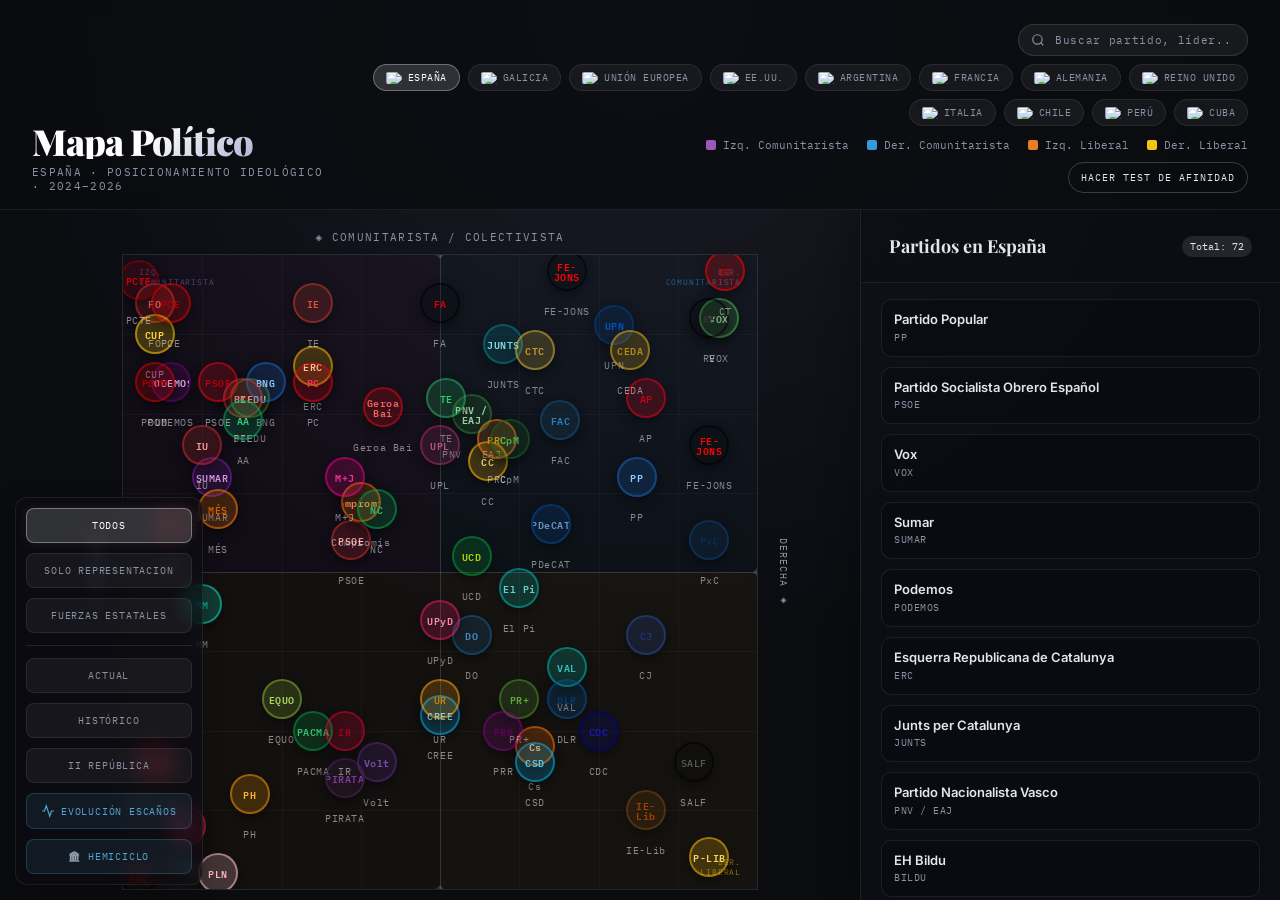
==== commit 5c90bdab: "CUBA" ====
--- a/index.html
+++ b/index.html
@@ -67,6 +67,10 @@
       <div class="region-btn" data-region="per" title="Perú">
         <img src="https://upload.wikimedia.org/wikipedia/commons/thumb/1/15/Flag_of_Peru_%281825%E2%80%931884%29.svg/960px-Flag_of_Peru_%281825%E2%80%931884%29.svg.png" alt="Perú" loading="lazy">
         <span>Perú</span>
+      </div>
+      <div class="region-btn" data-region="cub" title="Cuba">
+        <img src="https://upload.wikimedia.org/wikipedia/commons/b/bd/Flag_of_Cuba.svg" alt="Cuba" loading="lazy">
+        <span>Cuba</span>
       </div>
     </div>
     <div class="legend">
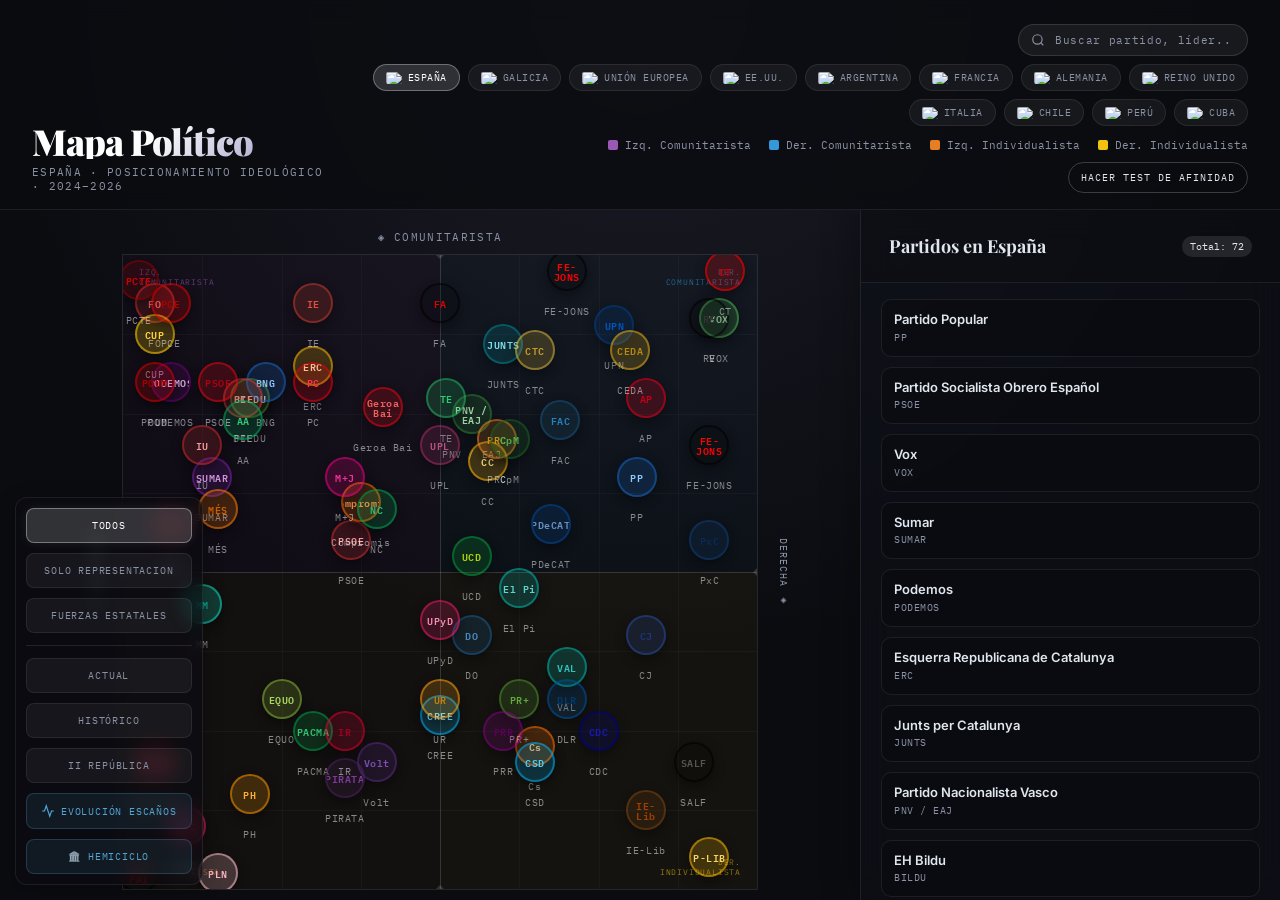
==== commit 222803da: "CubaUpdate" ====
--- a/index.html
+++ b/index.html
@@ -76,8 +76,8 @@
     <div class="legend">
       <div class="legend-item"><div class="legend-dot" style="background:var(--q-tl-accent)"></div><span>Izq. Com.</span><span class="legend-full">Izq. Comunitarista</span></div>
       <div class="legend-item"><div class="legend-dot" style="background:var(--q-tr-accent)"></div><span>Der. Com.</span><span class="legend-full">Der. Comunitarista</span></div>
-      <div class="legend-item"><div class="legend-dot" style="background:var(--q-bl-accent)"></div><span>Izq. Lib.</span><span class="legend-full">Izq. Liberal</span></div>
-      <div class="legend-item"><div class="legend-dot" style="background:var(--q-br-accent)"></div><span>Der. Lib.</span><span class="legend-full">Der. Liberal</span></div>
+      <div class="legend-item"><div class="legend-dot" style="background:var(--q-bl-accent)"></div><span>Izq. Ind.</span><span class="legend-full">Izq. Individualista</span></div>
+      <div class="legend-item"><div class="legend-dot" style="background:var(--q-br-accent)"></div><span>Der. Ind.</span><span class="legend-full">Der. Individualista</span></div>
     </div>
     <a class="test-link" href="test.html">Hacer test de afinidad</a>
   </div>
@@ -116,7 +116,7 @@
       </button>
     </div>
 
-    <div class="axis-label-top">◈ Comunitarista / Colectivista</div>
+    <div class="axis-label-top">◈ Comunitarista</div>
     <div class="compass-row">
       <div class="axis-label-side left">◈ Izquierda</div>
       <div class="compass" id="compass">
@@ -127,8 +127,8 @@
           <div class="quadrant q-br"></div>
           <div class="q-corner tl">Izq.<br>Comunitarista</div>
           <div class="q-corner tr">Der.<br>Comunitarista</div>
-          <div class="q-corner bl">Izq.<br>Liberal</div>
-          <div class="q-corner br">Der.<br>Liberal</div>
+          <div class="q-corner bl">Izq.<br>Individualista</div>
+          <div class="q-corner br">Der.<br>Individualista</div>
           <div class="grid-lines" id="gridLines"></div>
           <div class="axis-h"></div>
           <div class="axis-v"></div>
@@ -139,7 +139,7 @@
       </div>
       <div class="axis-label-side right">Derecha ◈</div>
     </div>
-    <div class="axis-label-bottom">◈ Liberal / Individualista</div>
+    <div class="axis-label-bottom">◈ Individualista</div>
     
   </div>
   
